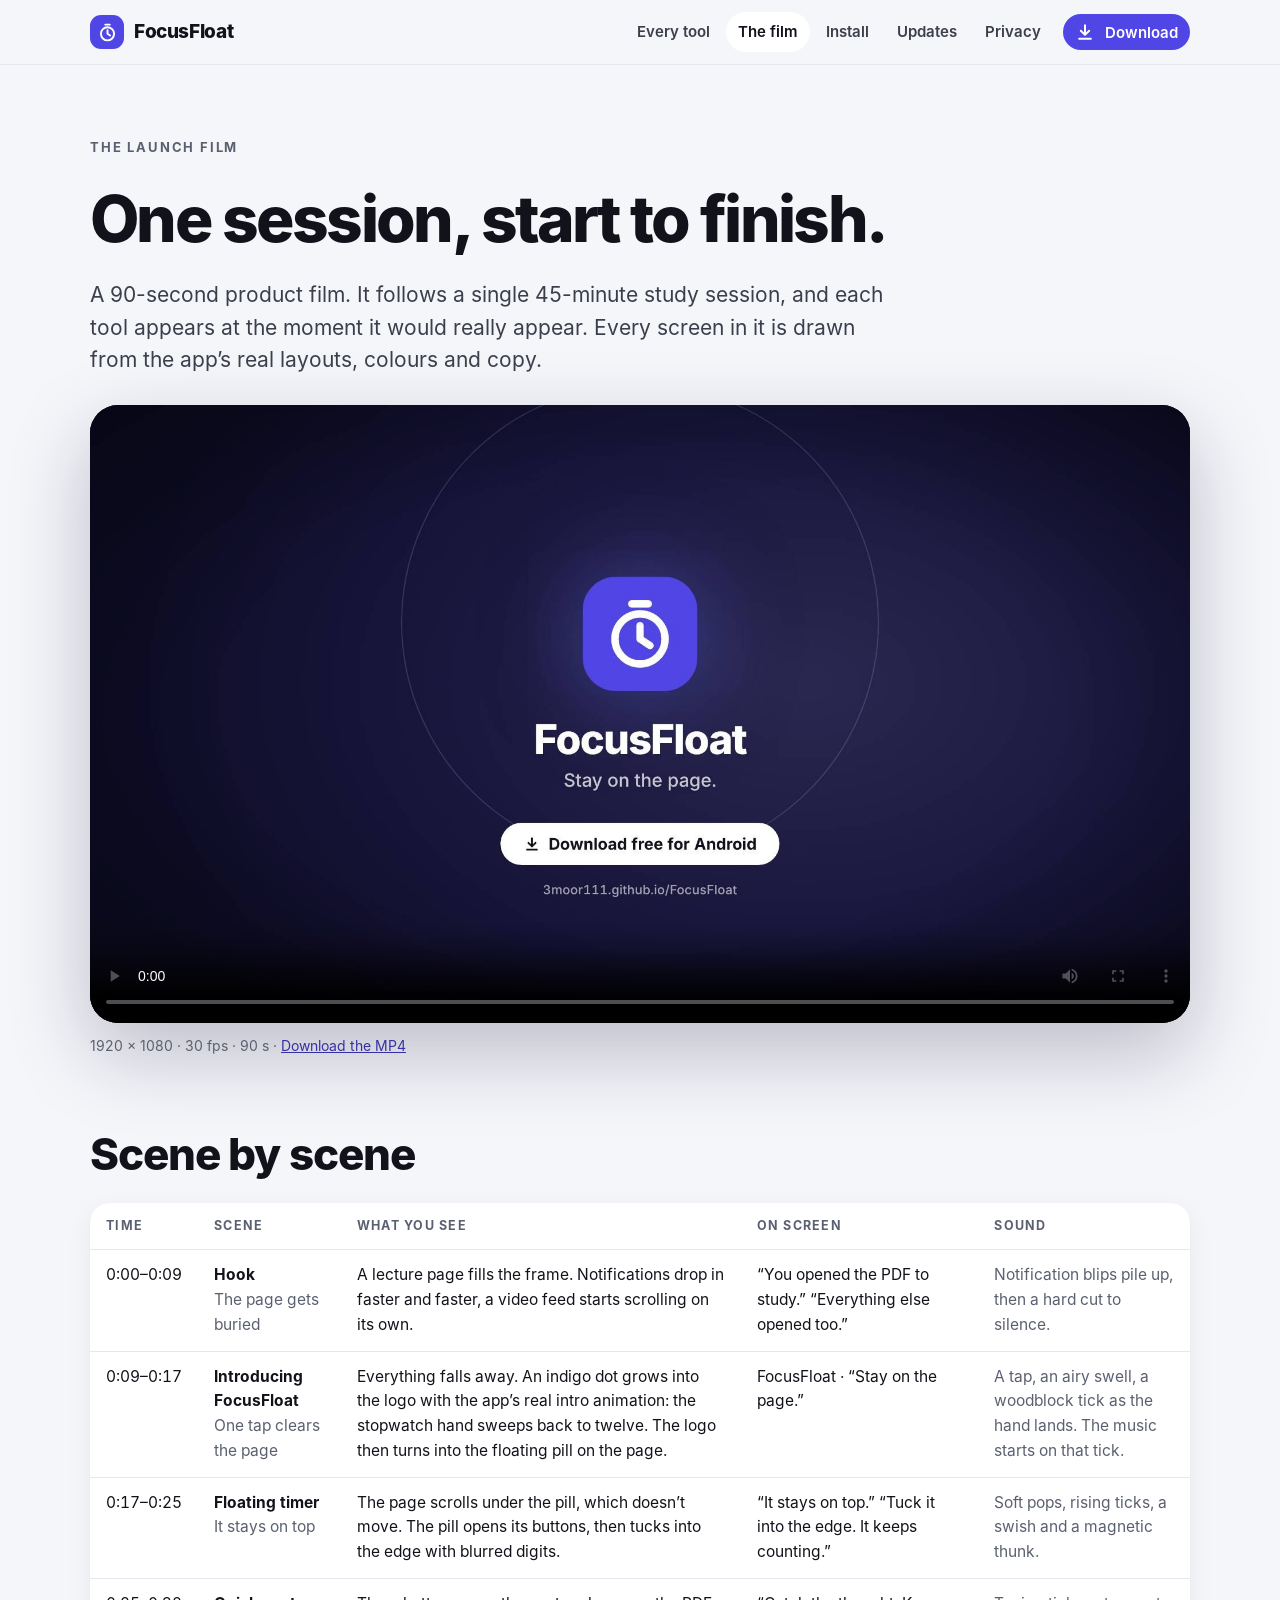
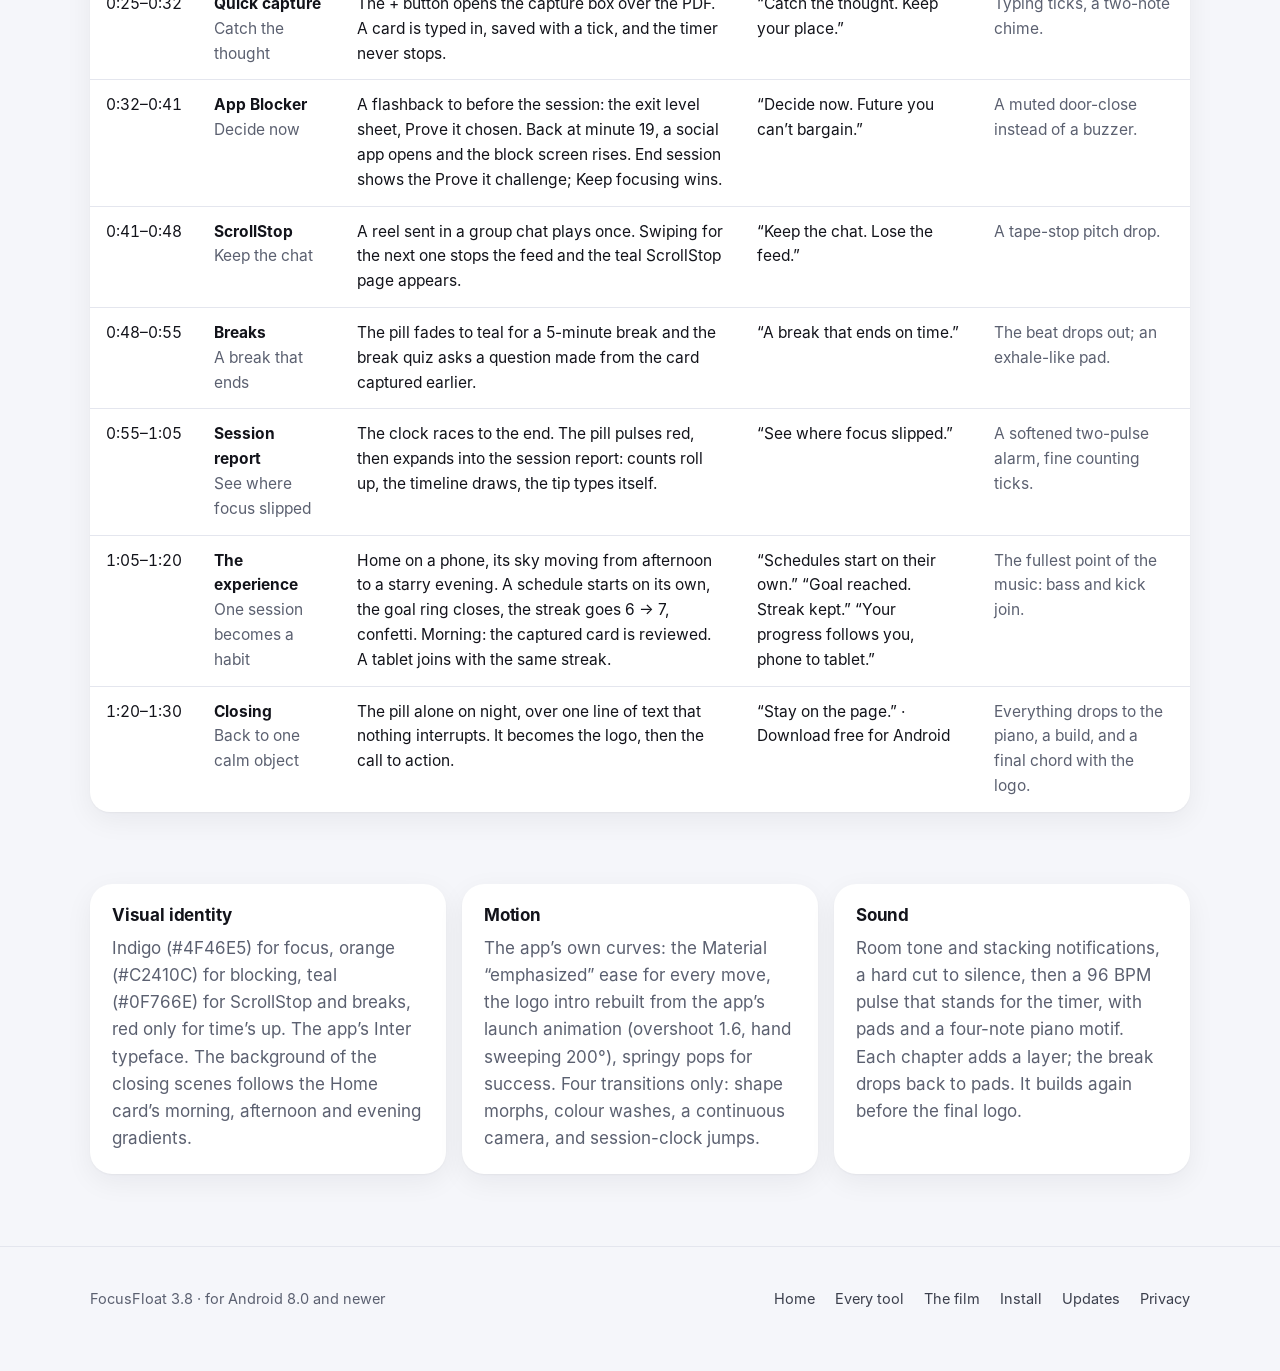
==== film.html @ 260b2ac9 "FocusFloat website, 3.8 APK and launch film Co-Authored-By: Claude Opus 5.5 <noreply@anthropic.com> " ====
<!doctype html>
<html lang="en">
<head>
<meta charset="utf-8">
<meta name="viewport" content="width=device-width,initial-scale=1,viewport-fit=cover">
<title>The film · FocusFloat</title>
<meta name="description" content="The 90-second FocusFloat launch film, scene by scene.">
<meta name="theme-color" content="#4F46E5">
<meta property="og:title" content="The film · FocusFloat">
<meta property="og:description" content="The 90-second FocusFloat launch film, scene by scene.">
<meta property="og:image" content="https://3moor111.github.io/FocusFloat/assets/img/poster.jpg">
<meta property="og:type" content="website">
<link rel="icon" href="assets/img/icon.svg" type="image/svg+xml">
<link rel="stylesheet" href="assets/site.css">
</head>
<body>
<header class="top"><div class="wrap">
  <a class="brand" href="index.html"><span class="mark"><svg viewBox="0 0 24 24" fill="none" stroke="#fff" stroke-width="2.2" stroke-linecap="round"><circle cx="12" cy="13.5" r="7.5"/><path d="M12 13.5V9.5M12 13.5L15 15.5M9.5 3H14.5"/></svg></span>FocusFloat</a>
  <nav class="nav" aria-label="Main"><a href="tools.html">Every tool</a><a href="film.html" aria-current=page>The film</a><a href="install.html">Install</a><a href="updates.html">Updates</a><a href="privacy.html">Privacy</a><a class="btn btn-primary btn-sm" href="download/FocusFloat-3.8.apk" download><svg viewBox="0 0 24 24" fill="none" stroke="currentColor" stroke-width="2.4" stroke-linecap="round" stroke-linejoin="round"><path d="M12 4v11M7 10.5l5 5 5-5M5 20h14"/></svg>Download</a></nav>
</div></header>
<main>

<div class="wrap">
  <div class="hero" style="padding-bottom:28px">
    <div class="eyebrow">The launch film</div>
    <h1 style="font-size:clamp(36px,6vw,64px)">One session, start to finish.</h1>
    <p class="lede">A 90-second product film. It follows a single 45-minute study session, and each tool appears at the moment it would really appear. Every screen in it is drawn from the app’s real layouts, colours and copy.</p>
  </div>
  <div class="film"><video controls playsinline preload="metadata" poster="assets/img/poster.jpg"><source src="assets/video/focusfloat-film.mp4" type="video/mp4"></video></div>
  <p class="meta-line" style="margin-top:12px">1920 × 1080 · 30 fps · 90 s · <a href="assets/video/focusfloat-film.mp4" download>Download the MP4</a></p>
</div>
<section>
  <div class="wrap stack" style="gap:24px">
    <h2>Scene by scene</h2>
    <div class="tbl"><table>
      <thead><tr><th>Time</th><th>Scene</th><th>What you see</th><th>On screen</th><th>Sound</th></tr></thead>
      <tbody><tr><td style='white-space:nowrap;font-variant-numeric:tabular-nums'>0:00–0:09</td><td><b>Hook</b><br><span class='muted'>The page gets buried</span></td><td>A lecture page fills the frame. Notifications drop in faster and faster, a video feed starts scrolling on its own.</td><td>“You opened the PDF to study.” “Everything else opened too.”</td><td class='muted'>Notification blips pile up, then a hard cut to silence.</td></tr><tr><td style='white-space:nowrap;font-variant-numeric:tabular-nums'>0:09–0:17</td><td><b>Introducing FocusFloat</b><br><span class='muted'>One tap clears the page</span></td><td>Everything falls away. An indigo dot grows into the logo with the app’s real intro animation: the stopwatch hand sweeps back to twelve. The logo then turns into the floating pill on the page.</td><td>FocusFloat · “Stay on the page.”</td><td class='muted'>A tap, an airy swell, a woodblock tick as the hand lands. The music starts on that tick.</td></tr><tr><td style='white-space:nowrap;font-variant-numeric:tabular-nums'>0:17–0:25</td><td><b>Floating timer</b><br><span class='muted'>It stays on top</span></td><td>The page scrolls under the pill, which doesn’t move. The pill opens its buttons, then tucks into the edge with blurred digits.</td><td>“It stays on top.” “Tuck it into the edge. It keeps counting.”</td><td class='muted'>Soft pops, rising ticks, a swish and a magnetic thunk.</td></tr><tr><td style='white-space:nowrap;font-variant-numeric:tabular-nums'>0:25–0:32</td><td><b>Quick capture</b><br><span class='muted'>Catch the thought</span></td><td>The + button opens the capture box over the PDF. A card is typed in, saved with a tick, and the timer never stops.</td><td>“Catch the thought. Keep your place.”</td><td class='muted'>Typing ticks, a two-note chime.</td></tr><tr><td style='white-space:nowrap;font-variant-numeric:tabular-nums'>0:32–0:41</td><td><b>App Blocker</b><br><span class='muted'>Decide now</span></td><td>A flashback to before the session: the exit level sheet, Prove it chosen. Back at minute 19, a social app opens and the block screen rises. End session shows the Prove it challenge; Keep focusing wins.</td><td>“Decide now. Future you can’t bargain.”</td><td class='muted'>A muted door-close instead of a buzzer.</td></tr><tr><td style='white-space:nowrap;font-variant-numeric:tabular-nums'>0:41–0:48</td><td><b>ScrollStop</b><br><span class='muted'>Keep the chat</span></td><td>A reel sent in a group chat plays once. Swiping for the next one stops the feed and the teal ScrollStop page appears.</td><td>“Keep the chat. Lose the feed.”</td><td class='muted'>A tape-stop pitch drop.</td></tr><tr><td style='white-space:nowrap;font-variant-numeric:tabular-nums'>0:48–0:55</td><td><b>Breaks</b><br><span class='muted'>A break that ends</span></td><td>The pill fades to teal for a 5-minute break and the break quiz asks a question made from the card captured earlier.</td><td>“A break that ends on time.”</td><td class='muted'>The beat drops out; an exhale-like pad.</td></tr><tr><td style='white-space:nowrap;font-variant-numeric:tabular-nums'>0:55–1:05</td><td><b>Session report</b><br><span class='muted'>See where focus slipped</span></td><td>The clock races to the end. The pill pulses red, then expands into the session report: counts roll up, the timeline draws, the tip types itself.</td><td>“See where focus slipped.”</td><td class='muted'>A softened two-pulse alarm, fine counting ticks.</td></tr><tr><td style='white-space:nowrap;font-variant-numeric:tabular-nums'>1:05–1:20</td><td><b>The experience</b><br><span class='muted'>One session becomes a habit</span></td><td>Home on a phone, its sky moving from afternoon to a starry evening. A schedule starts on its own, the goal ring closes, the streak goes 6 → 7, confetti. Morning: the captured card is reviewed. A tablet joins with the same streak.</td><td>“Schedules start on their own.” “Goal reached. Streak kept.” “Your progress follows you, phone to tablet.”</td><td class='muted'>The fullest point of the music: bass and kick join.</td></tr><tr><td style='white-space:nowrap;font-variant-numeric:tabular-nums'>1:20–1:30</td><td><b>Closing</b><br><span class='muted'>Back to one calm object</span></td><td>The pill alone on night, over one line of text that nothing interrupts. It becomes the logo, then the call to action.</td><td>“Stay on the page.” · Download free for Android</td><td class='muted'>Everything drops to the piano, a build, and a final chord with the logo.</td></tr></tbody>
    </table></div>
  </div>
</section>
<section style="padding-top:0">
  <div class="wrap grid2">
    <div class="card"><h4>Visual identity</h4><p class="muted">Indigo (#4F46E5) for focus, orange (#C2410C) for blocking, teal (#0F766E) for ScrollStop and breaks, red only for time’s up. The app’s Inter typeface. The background of the closing scenes follows the Home card’s morning, afternoon and evening gradients.</p></div>
    <div class="card"><h4>Motion</h4><p class="muted">The app’s own curves: the Material “emphasized” ease for every move, the logo intro rebuilt from the app’s launch animation (overshoot 1.6, hand sweeping 200°), springy pops for success. Four transitions only: shape morphs, colour washes, a continuous camera, and session-clock jumps.</p></div>
    <div class="card"><h4>Sound</h4><p class="muted">Room tone and stacking notifications, a hard cut to silence, then a 96 BPM pulse that stands for the timer, with pads and a four-note piano motif. Each chapter adds a layer; the break drops back to pads. It builds again before the final logo.</p></div>
  </div>
</section>

</main>
<footer><div class="wrap">
  <div>FocusFloat 3.8 · for Android 8.0 and newer</div>
  <nav aria-label="Footer"><a href="index.html">Home</a><a href="tools.html">Every tool</a><a href="film.html">The film</a><a href="install.html">Install</a><a href="updates.html">Updates</a><a href="privacy.html">Privacy</a></nav>
</div></footer>
</body>
</html>
---- assets/site.css ----
/* FocusFloat site. Tokens follow the app: res/values/colors.xml and values-night/colors.xml. */
@font-face{font-family:"Inter FF";src:url(fonts/inter_regular.otf) format("opentype");font-weight:400;font-display:swap}
@font-face{font-family:"Inter FF";src:url(fonts/inter_medium.otf) format("opentype");font-weight:500;font-display:swap}
@font-face{font-family:"Inter FF";src:url(fonts/inter_semibold.otf) format("opentype");font-weight:600;font-display:swap}
@font-face{font-family:"Inter FF";src:url(fonts/inter_bold.otf) format("opentype");font-weight:700;font-display:swap}
@font-face{font-family:"Inter FF";src:url(fonts/inter_extrabold.otf) format("opentype");font-weight:800;font-display:swap}

:root{
  --ground:#F5F6FA;--surface:#FFFFFF;--ink:#12131A;--ink-soft:#3B3F4C;--muted:#5B6070;--line:#E4E6EE;
  --brand:#4F46E5;--brand-ink:#3730A3;--brand-soft:#ECEBFC;
  --orange:#C2410C;--orange-soft:#FFF1E7;--teal:#0F766E;--teal-soft:#E6F7F4;--ok:#1F7A3A;--ok-soft:#DCFCE7;
  --night:#17153A;--shadow:0 1px 2px rgba(18,19,26,.04),0 8px 28px rgba(18,19,26,.06);
  --font:"Inter FF",Inter,system-ui,-apple-system,"Segoe UI",Roboto,sans-serif;
  color-scheme:light;
}
@media (prefers-color-scheme:dark){:root{
  --ground:#0F1020;--surface:#181A2C;--ink:#F2F3F8;--ink-soft:#D2D4DE;--muted:#9A9EB2;--line:#2A2C42;
  --brand:#6366F1;--brand-ink:#C7D2FE;--brand-soft:#1E1F3A;--orange-soft:#2A1E17;--teal-soft:#13282A;--ok:#86EFAC;--ok-soft:#163A24;
  --shadow:none;color-scheme:dark}}

*{box-sizing:border-box}
html{scroll-behavior:smooth;-webkit-text-size-adjust:100%}
@media (prefers-reduced-motion:reduce){html{scroll-behavior:auto}*{animation:none!important;transition:none!important}}
body{margin:0;background:var(--ground);color:var(--ink);font-family:var(--font);font-size:17px;line-height:1.6;-webkit-font-smoothing:antialiased}
img,video{max-width:100%;display:block}
a{color:var(--brand-ink)}
a:focus-visible,button:focus-visible,summary:focus-visible{outline:3px solid var(--brand);outline-offset:3px;border-radius:8px}
h1,h2,h3,h4{margin:0;letter-spacing:-.025em;text-wrap:balance;line-height:1.12}
h1{font-size:clamp(40px,7vw,76px);font-weight:800;letter-spacing:-.04em;line-height:1.02}
h2{font-size:clamp(28px,4.4vw,44px);font-weight:800}
h3{font-size:22px;font-weight:700}
h4{font-size:17px;font-weight:700;letter-spacing:-.01em}
p{margin:0}
.wrap{max-width:1140px;margin:0 auto;padding-left:max(20px,env(safe-area-inset-left,0px));padding-right:max(20px,env(safe-area-inset-right,0px))}
.narrow{max-width:760px}
.muted{color:var(--muted)}
.eyebrow{font-size:13px;font-weight:700;letter-spacing:.14em;text-transform:uppercase;color:var(--muted)}
.lede{font-size:clamp(18px,2.1vw,21px);color:var(--ink-soft);line-height:1.55;max-width:62ch}
.stack{display:grid;gap:16px}
section{padding-block:72px}
code,kbd{font-family:ui-monospace,SFMono-Regular,Menlo,monospace;font-size:.88em;background:var(--brand-soft);color:var(--brand-ink);padding:2px 6px;border-radius:6px;word-break:break-word}

/* Header */
.top{position:sticky;top:0;z-index:20;background:color-mix(in srgb,var(--ground) 86%,transparent);backdrop-filter:saturate(1.4) blur(14px);-webkit-backdrop-filter:saturate(1.4) blur(14px);border-bottom:1px solid var(--line)}
.top .wrap{display:flex;align-items:center;gap:20px;height:64px}
.brand{display:flex;align-items:center;gap:10px;text-decoration:none;color:var(--ink);font-weight:800;font-size:19px;letter-spacing:-.02em}
.mark{width:34px;height:34px;border-radius:11px;background:#4F46E5;display:grid;place-items:center;flex:none}
.mark svg{width:21px;height:21px}
.nav{display:flex;gap:4px;margin-left:auto;align-items:center}
.nav a{color:var(--ink-soft);text-decoration:none;font-size:15px;font-weight:600;padding:8px 12px;border-radius:999px}
.nav a:hover,.nav a[aria-current=page]{background:var(--surface);color:var(--ink)}
.nav .btn{margin-left:6px}
.nav a.btn-primary,.nav a.btn-primary:hover{color:#fff;background:var(--brand)}
@media (max-width:820px){.nav a:not(.btn){display:none}}

/* Buttons */
.btn{display:inline-flex;align-items:center;gap:10px;border-radius:999px;padding:13px 22px;font-weight:700;font-size:16px;text-decoration:none;border:0;cursor:pointer;font-family:inherit;line-height:1}
.btn-primary{background:var(--brand);color:#fff}
.btn-primary:hover{background:#4338CA}
.btn-ghost{background:var(--surface);color:var(--ink);box-shadow:inset 0 0 0 1.5px var(--line)}
.btn-sm{padding:9px 16px;font-size:14px}
.btn svg{width:20px;height:20px;flex:none}

/* Hero */
.hero{padding-block:72px 40px;display:grid;gap:28px}
.hero .cta-row{display:flex;flex-wrap:wrap;gap:12px;align-items:center}
.meta-line{font-size:14px;color:var(--muted)}
.film{border-radius:28px;overflow:hidden;background:#000;box-shadow:0 30px 80px rgba(23,21,58,.25);aspect-ratio:16/9;max-width:100%}
.film video{width:100%;height:100%;object-fit:cover}

/* Problem strip */
.pains{display:grid;grid-template-columns:repeat(auto-fit,minmax(240px,1fr));gap:16px}
.pain{background:var(--surface);border-radius:22px;padding:22px;box-shadow:var(--shadow);display:grid;gap:8px;align-content:start}
.pain b{font-size:18px}

/* Tool tiles */
.tiles{display:grid;grid-template-columns:repeat(auto-fill,minmax(196px,1fr));gap:14px}
.tile{position:relative;border-radius:24px;padding:22px;color:#fff;text-decoration:none;min-height:170px;display:flex;flex-direction:column;justify-content:flex-end;gap:4px;overflow:hidden;isolation:isolate}
.tile h3{font-size:21px}
.tile p{font-size:15px;opacity:.9;line-height:1.45}
.tile::after{content:"";position:absolute;inset:0;background:radial-gradient(circle at 85% 10%,rgba(255,255,255,.22),transparent 45%);z-index:-1}
.tile:hover{transform:translateY(-2px)}
.tile{transition:transform .2s cubic-bezier(.2,0,0,1)}
.g-timer{background:linear-gradient(135deg,#6366F1,#4338CA)}
.g-blocker{background:linear-gradient(135deg,#F97316,#C2410C)}
.g-ss{background:linear-gradient(135deg,#14B8A6,#0F766E)}
.g-study{background:linear-gradient(135deg,#8B5CF6,#4F46E5)}
.g-night{background:linear-gradient(135deg,#312E81,#4C1D95,#7C3AED)}
.g-morning{background:linear-gradient(135deg,#F97316,#EC4899,#8B5CF6)}
.g-sky{background:linear-gradient(135deg,#0EA5E9,#6366F1,#8B5CF6)}
.g-ink{background:linear-gradient(135deg,#3B3F4C,#12131A)}

/* Feature rows */
.feature{display:grid;grid-template-columns:minmax(0,1fr) minmax(0,1.1fr);gap:40px;align-items:center;padding-block:44px;border-top:1px solid var(--line)}
.feature:first-of-type{border-top:0}
.feature.flip > .shot{order:-1}
@media (max-width:860px){.feature,.feature.flip{grid-template-columns:1fr}.feature.flip > .shot{order:0}}
.feature .copy{display:grid;gap:14px;min-width:0}
.tag{display:inline-flex;align-items:center;gap:8px;font-size:13px;font-weight:700;letter-spacing:.1em;text-transform:uppercase;color:var(--muted)}
.tag i{width:12px;height:12px;border-radius:4px;display:inline-block}
.shot{border-radius:26px;overflow:hidden;background:var(--night);box-shadow:0 20px 50px rgba(23,21,58,.18);min-width:0}
.shot img{width:100%;height:auto}
.shot figcaption{font-size:12.5px;color:#B9BCC8;padding:10px 16px;background:#12131A}
ul.ticks{list-style:none;margin:0;padding:0;display:grid;gap:9px}
ul.ticks li{position:relative;padding-left:28px}
ul.ticks li::before{content:"";position:absolute;left:0;top:.42em;width:16px;height:16px;border-radius:5px;background:var(--brand-soft) url("data:image/svg+xml,%3Csvg xmlns='http://www.w3.org/2000/svg' viewBox='0 0 24 24' fill='none' stroke='%234F46E5' stroke-width='3.4' stroke-linecap='round' stroke-linejoin='round'%3E%3Cpath d='M5 12.5l4.5 4.5L19 7.5'/%3E%3C/svg%3E") center/12px no-repeat}
.how{background:var(--surface);border-radius:18px;padding:16px 18px;font-size:15.5px;color:var(--ink-soft);box-shadow:var(--shadow)}
.how b{color:var(--ink)}
.limits{border-left:3px solid var(--orange);padding:4px 0 4px 14px;font-size:15px;color:var(--ink-soft)}

/* Tables */
.tbl{overflow-x:auto;border-radius:20px;background:var(--surface);box-shadow:var(--shadow)}
table{border-collapse:collapse;width:100%;min-width:560px;font-size:15.5px}
th,td{text-align:left;padding:13px 16px;border-bottom:1px solid var(--line);vertical-align:top}
th{font-size:12.5px;letter-spacing:.1em;text-transform:uppercase;color:var(--muted);font-weight:700}
tr:last-child td{border-bottom:0}
.pill-ok{display:inline-block;font-size:12.5px;font-weight:700;padding:3px 10px;border-radius:999px;background:var(--ok-soft);color:var(--ok);white-space:nowrap}
.pill-opt{display:inline-block;font-size:12.5px;font-weight:700;padding:3px 10px;border-radius:999px;background:var(--brand-soft);color:var(--brand-ink);white-space:nowrap}

/* Download card */
.dl{display:grid;grid-template-columns:auto 1fr auto;gap:22px;align-items:center;background:var(--surface);border-radius:28px;padding:26px;box-shadow:var(--shadow)}
@media (max-width:720px){.dl{grid-template-columns:1fr}}
.dl .icon{width:76px;height:76px;border-radius:22px;background:#4F46E5;display:grid;place-items:center}
.dl .icon svg{width:46px;height:46px}
.dl dl{display:flex;flex-wrap:wrap;gap:6px 18px;margin:6px 0 0;font-size:14px;color:var(--muted)}
.dl dt{font-weight:700;color:var(--ink-soft)}
.dl dd{margin:0}
.hash{font-family:ui-monospace,Menlo,monospace;font-size:12px;word-break:break-all;color:var(--muted)}

/* Steps */
ol.steps{list-style:none;counter-reset:s;margin:0;padding:0;display:grid;gap:12px}
ol.steps > li{counter-increment:s;display:grid;grid-template-columns:40px 1fr;gap:14px;background:var(--surface);border-radius:20px;padding:18px 20px;box-shadow:var(--shadow)}
ol.steps > li::before{content:counter(s);width:34px;height:34px;border-radius:11px;background:var(--brand);color:#fff;display:grid;place-items:center;font-weight:800}
.note{border-radius:20px;padding:18px 20px;background:var(--brand-soft);display:grid;gap:6px;font-size:15.5px}
.note.warn{background:var(--orange-soft)}
.note.teal{background:var(--teal-soft)}

/* Timeline (changelog) */
.versions{display:grid;gap:0;position:relative}
.ver{display:grid;grid-template-columns:120px 1fr;gap:24px;padding:26px 0;border-top:1px solid var(--line)}
@media (max-width:640px){.ver{grid-template-columns:1fr;gap:8px}}
.ver .v{font-weight:800;font-size:26px;letter-spacing:-.03em}
.ver .v span{display:block;font-size:13px;font-weight:600;color:var(--muted);letter-spacing:0}
.ver ul{margin:8px 0 0;padding-left:1.2em;display:grid;gap:6px;color:var(--ink-soft)}
.ver.latest .v{color:var(--brand)}

/* FAQ */
details{background:var(--surface);border-radius:18px;padding:4px 20px;box-shadow:var(--shadow)}
details + details{margin-top:10px}
summary{cursor:pointer;font-weight:700;padding:14px 0;list-style:none;display:flex;justify-content:space-between;gap:16px}
summary::-webkit-details-marker{display:none}
summary::after{content:"+";font-size:22px;line-height:1;color:var(--muted)}
details[open] summary::after{content:"–"}
details > div{padding:0 0 18px;color:var(--ink-soft);display:grid;gap:10px}

/* Subnav (tools page) */
.chips{display:flex;flex-wrap:wrap;gap:8px}
.chips a{font-size:14px;font-weight:600;text-decoration:none;color:var(--ink-soft);background:var(--surface);padding:8px 14px;border-radius:999px;box-shadow:inset 0 0 0 1.5px var(--line)}
.chips a:hover{color:var(--ink);box-shadow:inset 0 0 0 1.5px var(--brand)}

/* Footer */
footer{border-top:1px solid var(--line);padding-block:40px 60px;color:var(--muted);font-size:14.5px}
footer .wrap{display:flex;flex-wrap:wrap;gap:16px 32px;justify-content:space-between}
footer nav{display:flex;flex-wrap:wrap;gap:8px 20px}
footer a{color:var(--ink-soft);text-decoration:none}
footer a:hover{text-decoration:underline}

.band{background:var(--night);color:#fff}
.band .muted,.band .lede{color:#B9BCC8}
.band h2{color:#fff}
.center{text-align:center;justify-items:center}
.grid2{display:grid;grid-template-columns:repeat(auto-fit,minmax(300px,1fr));gap:16px}
.card{background:var(--surface);border-radius:22px;padding:22px;box-shadow:var(--shadow);display:grid;gap:10px;align-content:start;min-width:0}
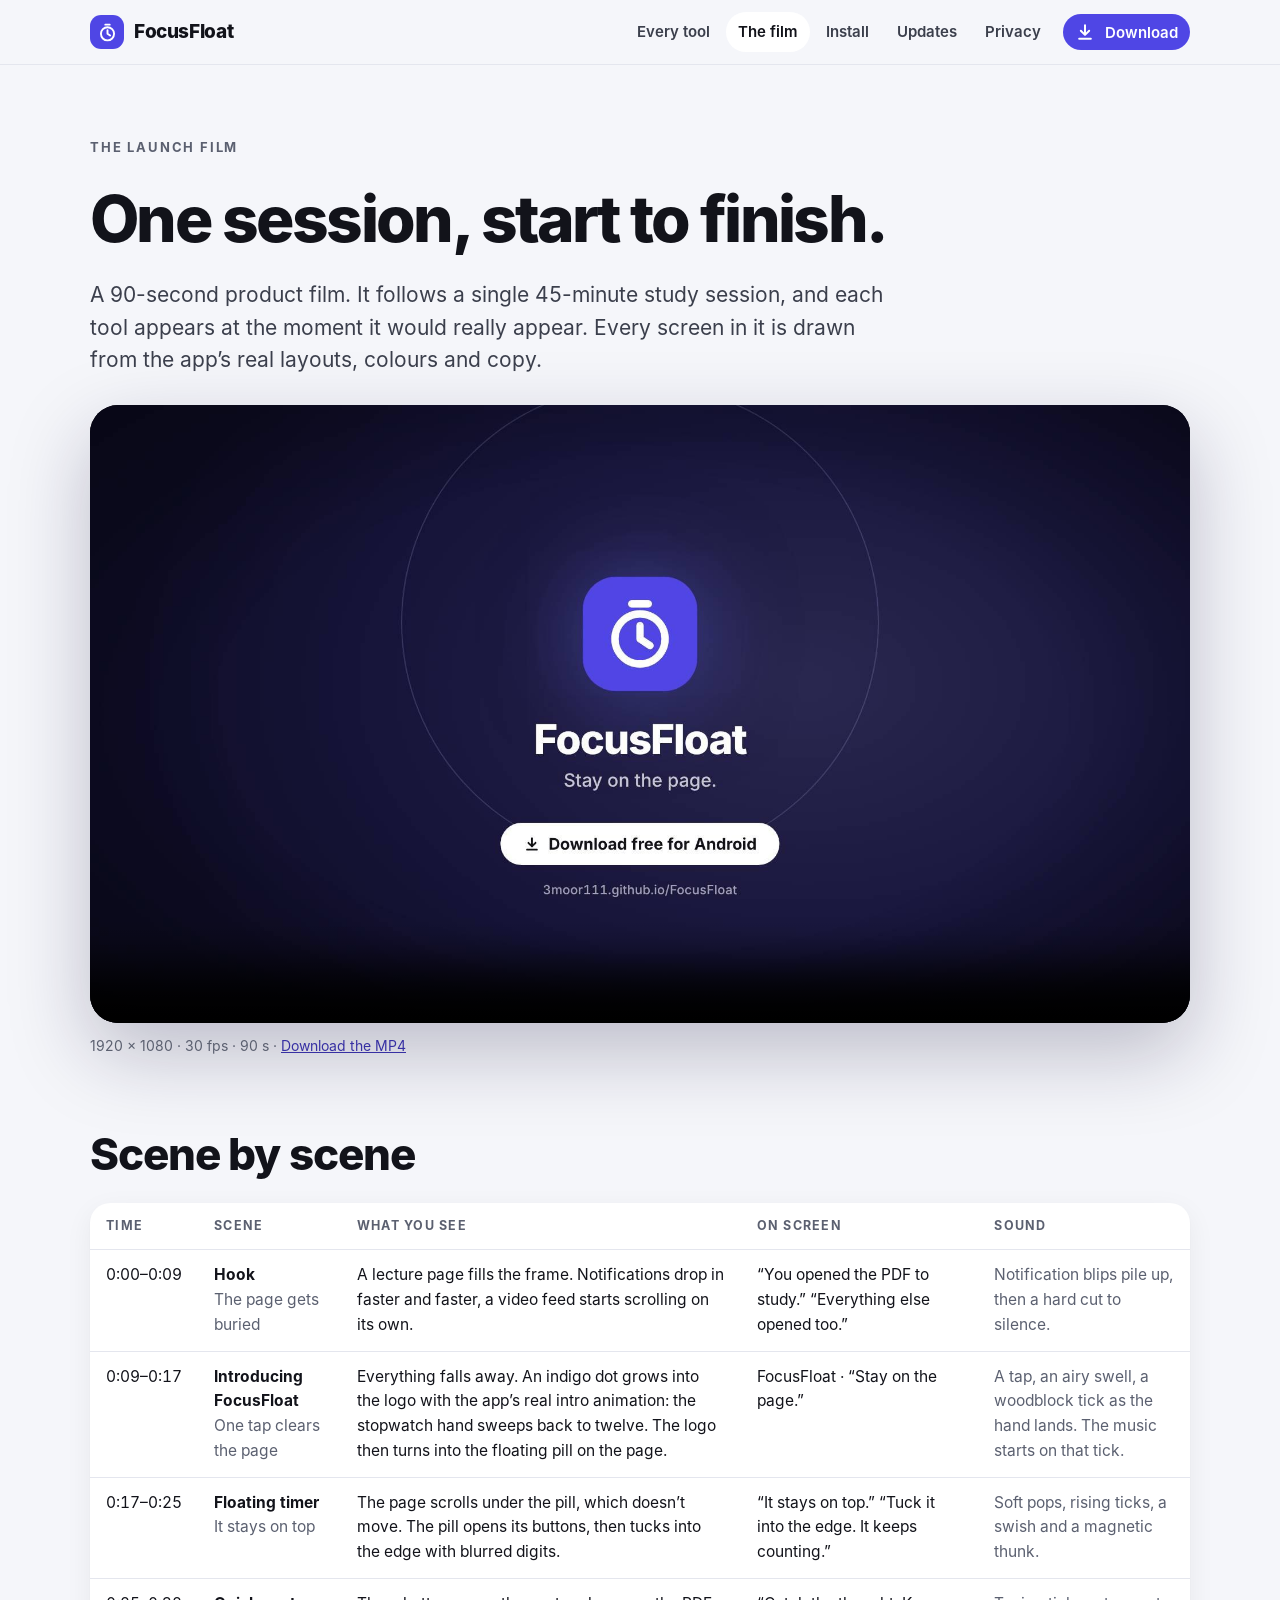
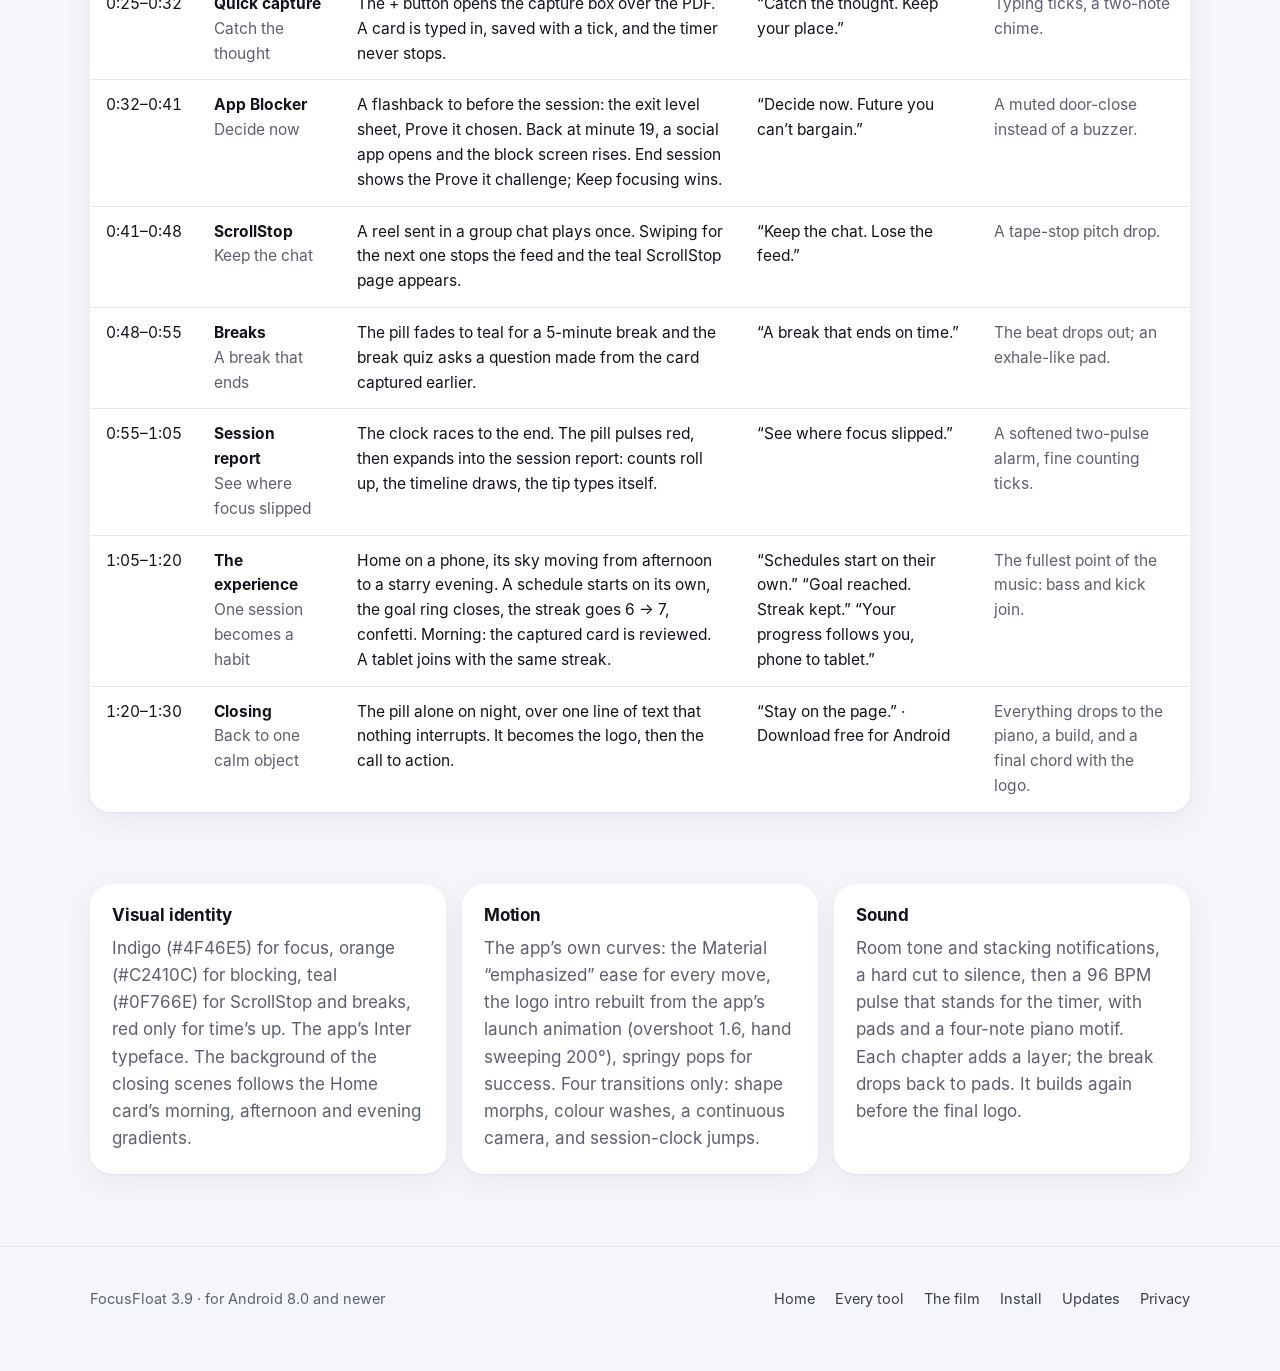
==== commit 50e62a36: "Release FocusFloat 3.9 with in-app updates - download/FocusFloat-3.9.apk and release notes - version" ====
--- a/film.html
+++ b/film.html
@@ -16,7 +16,7 @@
 <body>
 <header class="top"><div class="wrap">
   <a class="brand" href="index.html"><span class="mark"><svg viewBox="0 0 24 24" fill="none" stroke="#fff" stroke-width="2.2" stroke-linecap="round"><circle cx="12" cy="13.5" r="7.5"/><path d="M12 13.5V9.5M12 13.5L15 15.5M9.5 3H14.5"/></svg></span>FocusFloat</a>
-  <nav class="nav" aria-label="Main"><a href="tools.html">Every tool</a><a href="film.html" aria-current=page>The film</a><a href="install.html">Install</a><a href="updates.html">Updates</a><a href="privacy.html">Privacy</a><a class="btn btn-primary btn-sm" href="download/FocusFloat-3.8.apk" download><svg viewBox="0 0 24 24" fill="none" stroke="currentColor" stroke-width="2.4" stroke-linecap="round" stroke-linejoin="round"><path d="M12 4v11M7 10.5l5 5 5-5M5 20h14"/></svg>Download</a></nav>
+  <nav class="nav" aria-label="Main"><a href="tools.html">Every tool</a><a href="film.html" aria-current=page>The film</a><a href="install.html">Install</a><a href="updates.html">Updates</a><a href="privacy.html">Privacy</a><a class="btn btn-primary btn-sm" href="https://github.com/3moor111/FocusFloat/releases/latest/download/FocusFloat.apk"><svg viewBox="0 0 24 24" fill="none" stroke="currentColor" stroke-width="2.4" stroke-linecap="round" stroke-linejoin="round"><path d="M12 4v11M7 10.5l5 5 5-5M5 20h14"/></svg>Download</a></nav>
 </div></header>
 <main>
 
@@ -48,8 +48,9 @@
 
 </main>
 <footer><div class="wrap">
-  <div>FocusFloat 3.8 · for Android 8.0 and newer</div>
+  <div>FocusFloat 3.9 · for Android 8.0 and newer</div>
   <nav aria-label="Footer"><a href="index.html">Home</a><a href="tools.html">Every tool</a><a href="film.html">The film</a><a href="install.html">Install</a><a href="updates.html">Updates</a><a href="privacy.html">Privacy</a></nav>
 </div></footer>
+<script src="assets/motion.js" defer></script>
 </body>
 </html>
--- a/assets/site.css
+++ b/assets/site.css
@@ -171,3 +171,12 @@
 .center{text-align:center;justify-items:center}
 .grid2{display:grid;grid-template-columns:repeat(auto-fit,minmax(300px,1fr));gap:16px}
 .card{background:var(--surface);border-radius:22px;padding:22px;box-shadow:var(--shadow);display:grid;gap:10px;align-content:start;min-width:0}
+
+/* Motion clips */
+.clips{display:grid;grid-template-columns:repeat(auto-fill,minmax(300px,1fr));gap:16px}
+.clipcard{margin:0;background:var(--surface);border-radius:24px;overflow:hidden;box-shadow:var(--shadow);display:grid}
+.clipbox{aspect-ratio:630/510;background:#151334;overflow:hidden}
+.clipbox video{width:100%;height:100%;object-fit:cover;display:block}
+.clipcard figcaption{padding:16px 18px 18px;display:grid;gap:4px}
+.clipcard figcaption span{color:var(--muted);font-size:15px;line-height:1.5}
+.shot video{width:100%;height:auto;display:block;background:#151334}
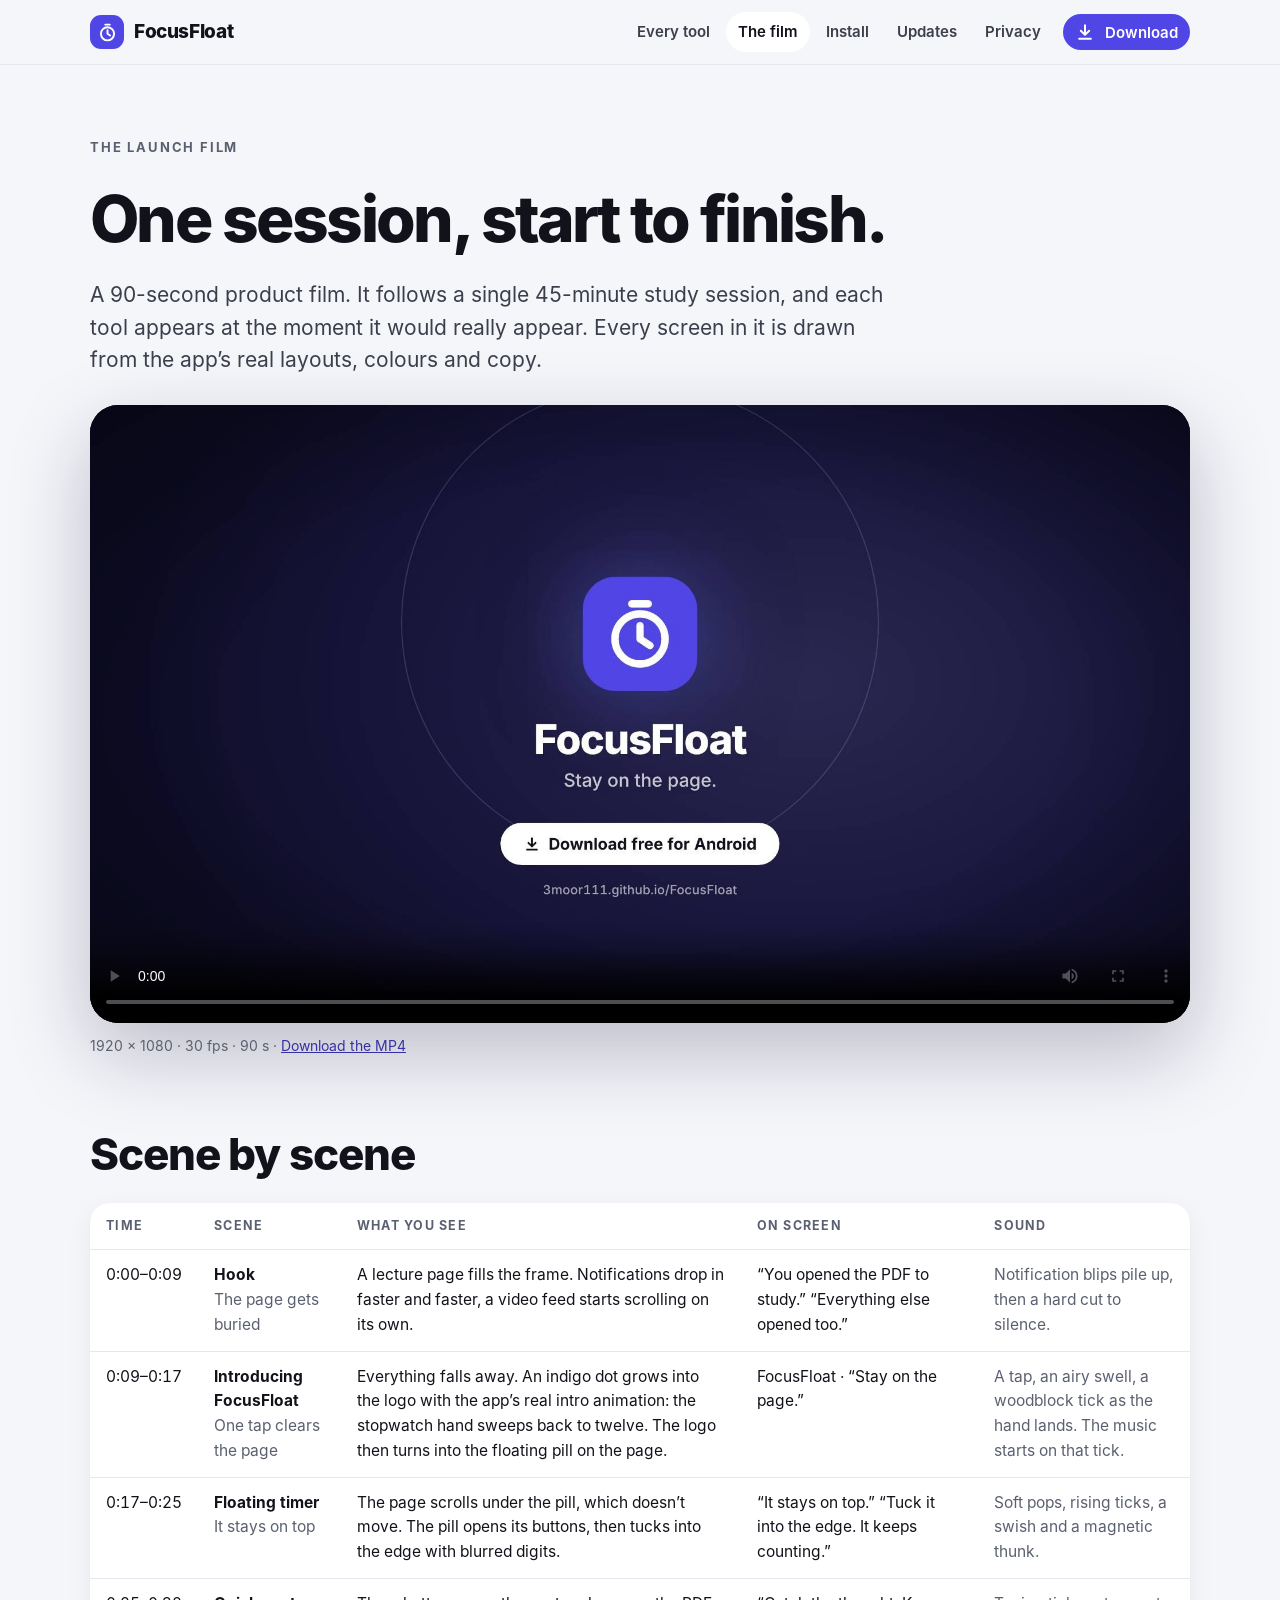
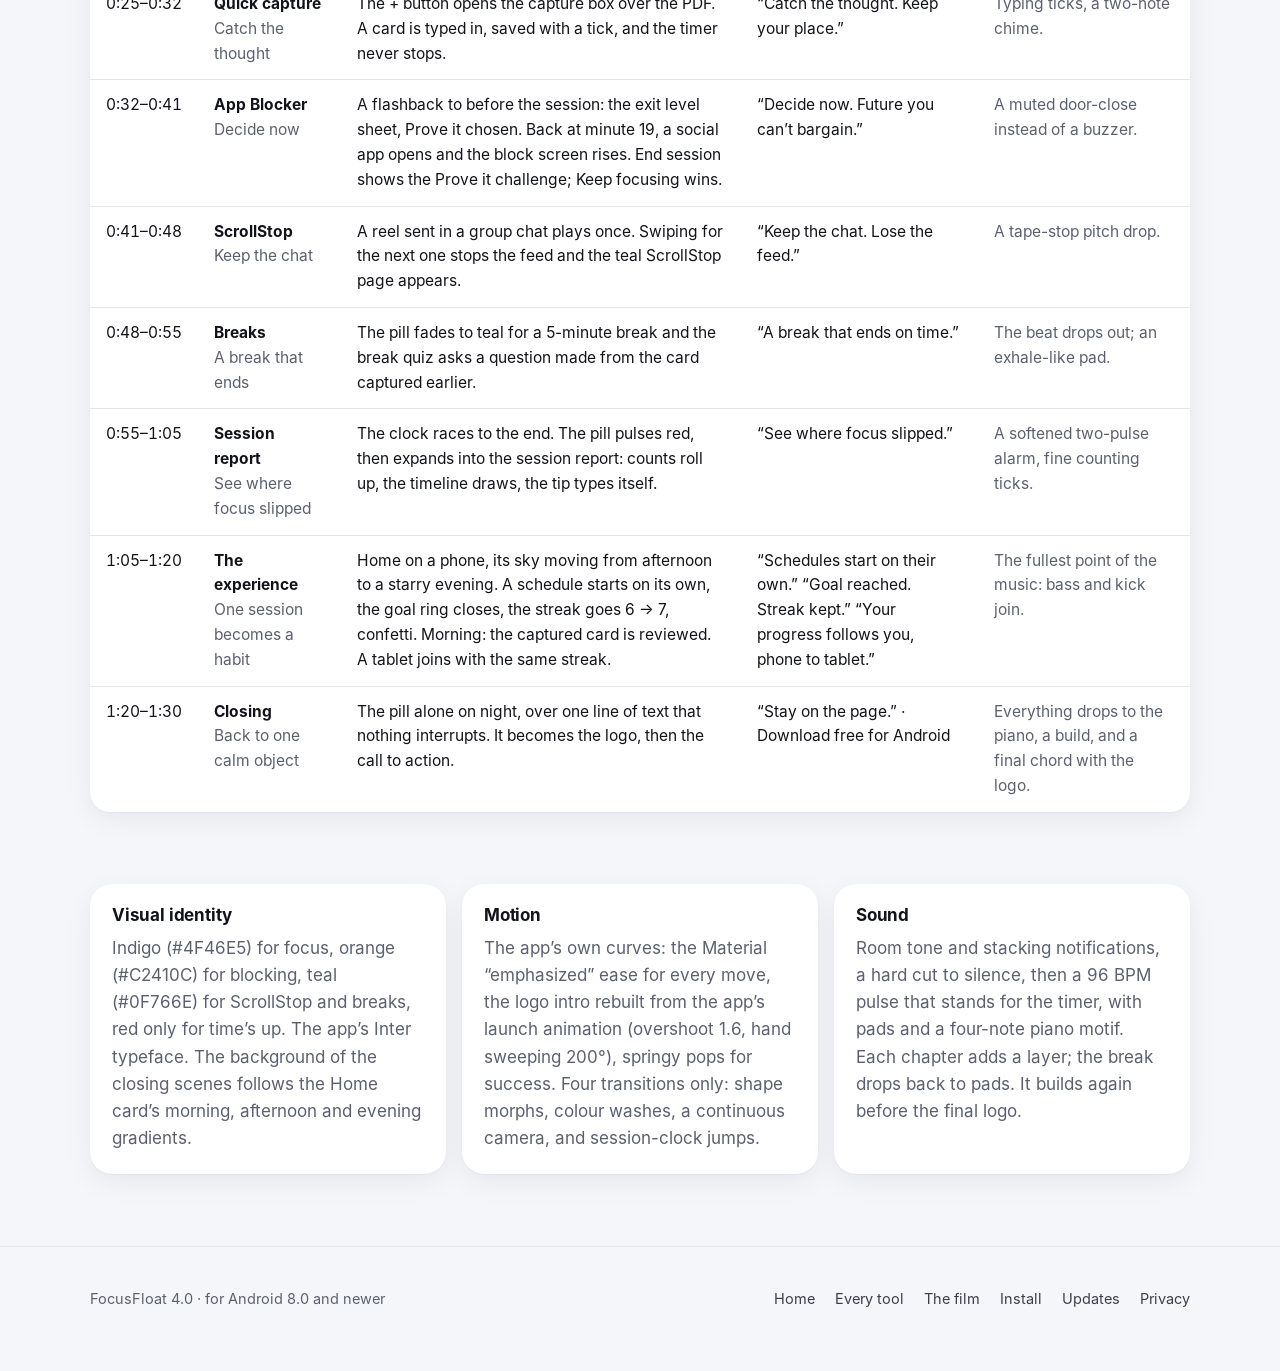
==== commit fe24d40c: "Release FocusFloat 4.0 with Reminders - download/FocusFloat-4.0.apk and release notes - Website: Rem" ====
--- a/film.html
+++ b/film.html
@@ -48,7 +48,7 @@
 
 </main>
 <footer><div class="wrap">
-  <div>FocusFloat 3.9 · for Android 8.0 and newer</div>
+  <div>FocusFloat 4.0 · for Android 8.0 and newer</div>
   <nav aria-label="Footer"><a href="index.html">Home</a><a href="tools.html">Every tool</a><a href="film.html">The film</a><a href="install.html">Install</a><a href="updates.html">Updates</a><a href="privacy.html">Privacy</a></nav>
 </div></footer>
 <script src="assets/motion.js" defer></script>
